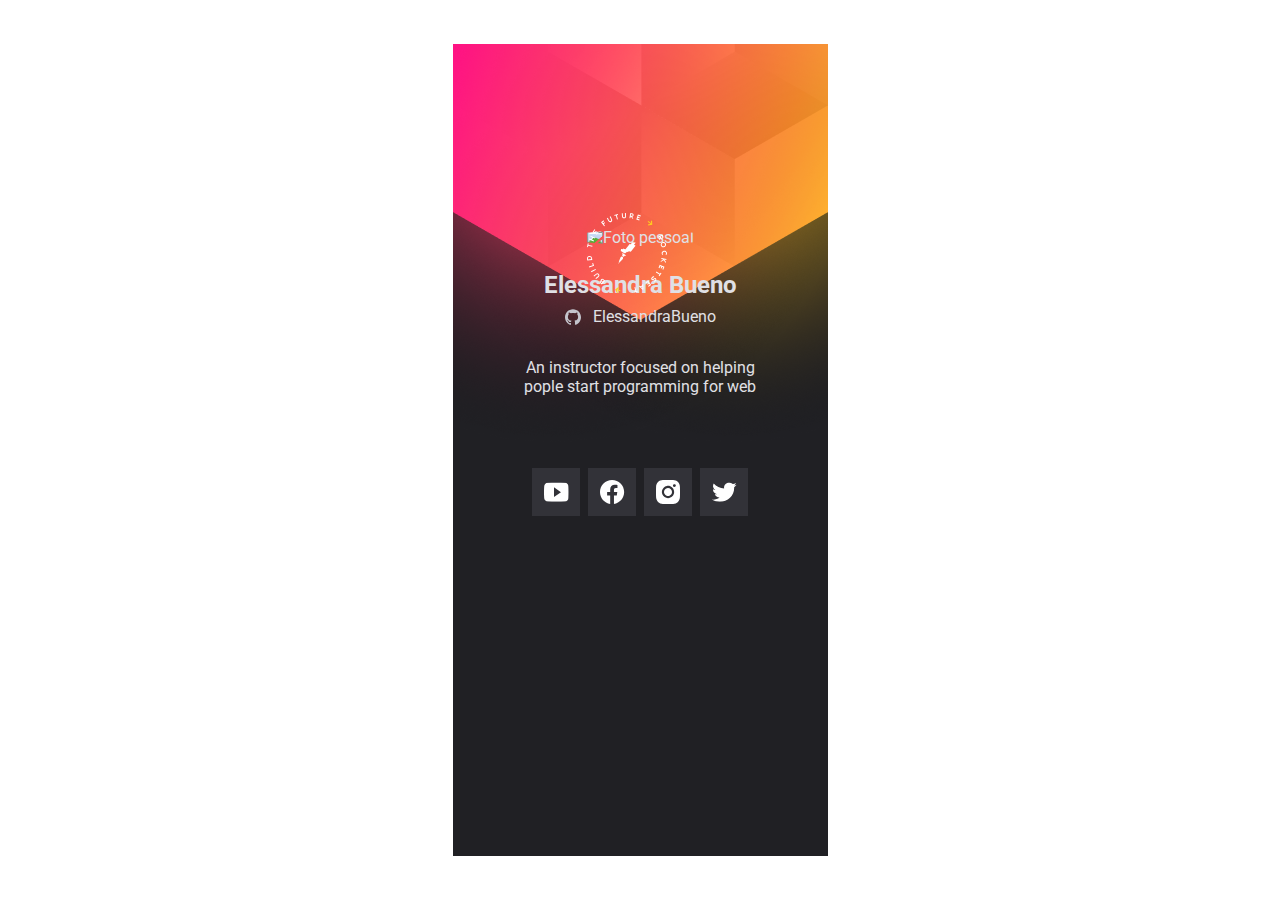
==== ProjetoNLW/index.html @ 33edfb32 "Atualizando conteúdo" ====
<!DOCTYPE html>

<html>
  <head>
    <!--No HEAD vem configurações da página-->
    <title>NLW Heat</title>

    <link rel="stylesheet" href="style.css" />

    <link rel="preconnect" href="https://fonts.googleapis.com" />
    <link rel="preconnect" href="https://fonts.gstatic.com" crossorigin />
    <link
      href="https://fonts.googleapis.com/css2?family=Roboto:wght@400;700&display=swap"
      rel="stylesheet"
    />
    <!-- <style> Tudo que estiver dentro de STYLE identificado antes  das chaves, 
        vai ser aplicado a todos os comandos com a mesma descrição. 
        Exemplo: abaixo está a estilização de H1, que será aplicado 
        a todas as tags <h1> neste arquivo </style>-->
  </head>
  <body>
    <main>
      <div class="container">
        <div class="avatar">
          <span>
          <img src="images/build.svg" alt="Selo Rocketseat" />
        </span>
          <img
            src="https://lorempixel.com/185/185/people/"
            alt="Foto pessoal"
          />
        </div>

        <h1>Elessandra Bueno</h1>
        <a href="https://github.com/ElessandraBueno?tab=repositories">
          <img src="images/github.svg" alt="Ícone GitHub" /> ElessandraBueno</a
        >

        <p>An instructor focused on helping pople start programming for web</p>

        <ul>
          <li>
            <a href="https://youtube.com" target="_blank">
              <img src="images/youtube.svg" alt="Ícone Youtube" />
            </a>
          </li>
          <li>
            <a href="https://facebook.com" target="_blank">
              <img src="images/facebook.svg" alt="Ícone facebook" />
            </a>
          </li>
          <li>
            <a href="https://instagram.com" target="_blank">
              <img src="images/instagram.svg" alt="Ícone Instagram" />
            </a>
          </li>
          <li>
            <a href="https://twitter.com" target="_blank">
              <img src="images/twitter.svg" alt="Ícone Twitter" />
            </a>
          </li>
        </ul>
      </div>
    </main>
  </body>
</html>
---- ProjetoNLW/style.css ----
*{
  margin: 0; /*Deixa a página somente com o tamanho do conteúdo sem barra de rolagem*/
}
html,
body {

  --black:hsl(240, 6%, 13%);
  --gray:hsl(240,9%,89%); /*Declaração de varável que pode ser usada no documento inteiro. Essa variável deixa a cor mais leve*/

  height: 100%;
  font-family: 'Roboto', sans-serif;
  -webkit-font-smoothing: antialiased; /*-WebKit significa que a determinada ação vai acontecer somente nos navegadores kit*/
}
body{
  display: grid;
  place-items: center; /*Deixa o conteúdo de body centralizado, inclusive a imagem de fundo. OBS só é opssível com o grid acima*/
}
main{
  background: url(images/mobile.png);
  width: 375px;
  height: 812px;
}
.container{
  max-width: 250px;
  margin-left: auto;
  margin-right: auto;
  text-align: center; /*Deixa o conteúdo centralizado, mas só pode ser usado para texto ou propriedades que recebem texto*/

  color: var(--gray);
}
.avatar{
  width: 10rem;
  margin: 11.5rem auto 0;
  position: relative; /*Referencia para o absolute abaixo, se não adicionado, o topo do absolute é considerado o da página inteira e não da classe avatar*/
}
.avatar span{
  position: absolute; 
  top: -15px;
  z-index: 1; /*Indica o posicionamento no eixo Z*/
}
.avatar > img { /*A seta indica que este estilo será aplicado apenas no primeiro nível da classe, ou seja, nas imagens que estiverem dentro de .avatar e não que estiverem em avatar e outra tag dentro de avatar como a span*/
  width: 10rem;
  height: 11.5rem;
  object-fit: cover; /*Serve para deixar a imagem no formato e tamnho normal*/
  clip-path: polygon(50% 0, 100% 25%, 100% 75%, 50% 100%, 0 75%, 0 25%);
}
h1 {
  font-size: 1.5rem;
  margin-top: 1.5rem;
}
a {
  color: var(--gray);
  text-decoration: none; /*Tira o sublinhado e qualquer outro estilo*/
  margin-top: 0.5rem;
  display: flex;
  gap: 0.75rem; /*Espaço entre os elementos. OBS: Só funciona se o flex tiver sido declarado antes*/
  justify-content: center; /*Deixa o conteúdo centralizado. OBS: Só funciona se o flex tiver sido declarado antes*/
  align-items: center; /*Garante que o conteúdo está centralizado*/
}
p{
  margin-top: 2rem;
}
ul{
  margin-top: 4rem;
  list-style: none; /*Retira as bolinhas*/
  padding: 0; /*Deixa alinhado sem espaço de padding*/
  display: flex; /*Faz com que os elementos fiquem um ao lado do outro na horizontal*/
  gap: 0.5rem; /*Espaço entre os elementos. OBS: Só funciona se o flex tiver sido declarado antes*/
  justify-content: center; /*Deixa o conteúdo centralizado. OBS: Só funciona se o flex tiver sido declarado antes*/
}
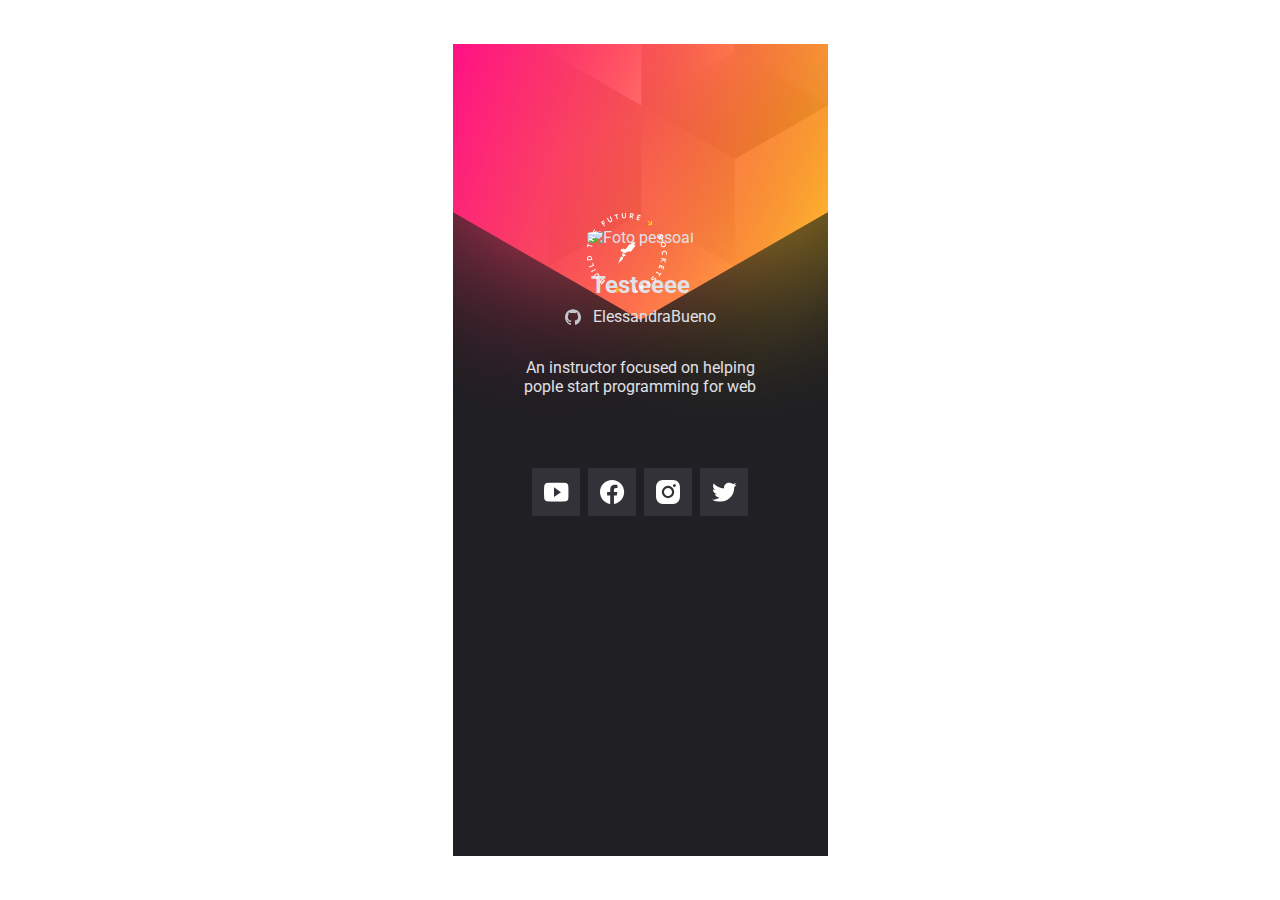
==== commit 3292bfa9: "Atualizando o conteúdo JS" ====
--- a/ProjetoNLW/index.html
+++ b/ProjetoNLW/index.html
@@ -8,53 +8,69 @@
     <link rel="stylesheet" href="style.css" />
 
     <link rel="preconnect" href="https://fonts.googleapis.com" />
+    <!--Link da fonte da imagem que está sendo exibida no site e foi puxada do site online LOREMPIXEL -->
     <link rel="preconnect" href="https://fonts.gstatic.com" crossorigin />
+    <!--Link da fonte da imagem que está sendo exibida no site e foi puxada do site online LOREMPIXEL -->
     <link
       href="https://fonts.googleapis.com/css2?family=Roboto:wght@400;700&display=swap"
       rel="stylesheet"
     />
+    <!-- Link da fonte Roboto que está sendo utilizado nesse site/projeto, direto do google fontes -->
+
     <!-- <style> Tudo que estiver dentro de STYLE identificado antes  das chaves, 
         vai ser aplicado a todos os comandos com a mesma descrição. 
         Exemplo: abaixo está a estilização de H1, que será aplicado 
         a todas as tags <h1> neste arquivo </style>-->
+
+    <!--Exemplo de que o JS lê da esquerda para a direita, de cima para baixo e um comando após o outro
+          <script>
+            alert('Oi');
+            alert('Hi');
+            alert('JSCodandoo');
+          </script> -->
   </head>
   <body>
     <main>
       <div class="container">
         <div class="avatar">
           <span>
-          <img src="images/build.svg" alt="Selo Rocketseat" />
-        </span>
-          <img
+            <img 
+            src="images/build.svg" 
+            alt="Selo Rocketseat" />
+          </span>
+          <img id="UserImage" 
             src="https://lorempixel.com/185/185/people/"
             alt="Foto pessoal"
           />
         </div>
 
-        <h1>Elessandra Bueno</h1>
-        <a href="https://github.com/ElessandraBueno?tab=repositories">
-          <img src="images/github.svg" alt="Ícone GitHub" /> ElessandraBueno</a
-        >
+        <h1 id="UserName">Nome Qualquer</h1>
+        <a Id="UserLink" target="_blank"  href="https://github.com/ElessandraBueno?tab=repositories">
+          <img 
+          src="images/github.svg" 
+          alt="Ícone GitHub" /> 
+          <span id="UserLogin">ElessandraBueno</span></a
+        > <!--A tag SPAN é utilizada para distinguir uma certa parte do texto. Ao utilizá-la, estamos informando ao código que dentro dela haverá apenas um trecho de texto/objeto-->
 
         <p>An instructor focused on helping pople start programming for web</p>
 
-        <ul>
-          <li>
+        <ul id="SocialLinks">
+          <li class="youtube">
             <a href="https://youtube.com" target="_blank">
               <img src="images/youtube.svg" alt="Ícone Youtube" />
             </a>
           </li>
-          <li>
+          <li class="facebook">
             <a href="https://facebook.com" target="_blank">
               <img src="images/facebook.svg" alt="Ícone facebook" />
             </a>
           </li>
-          <li>
+          <li class="instagram">
             <a href="https://instagram.com" target="_blank">
               <img src="images/instagram.svg" alt="Ícone Instagram" />
             </a>
           </li>
-          <li>
+          <li class="twitter">
             <a href="https://twitter.com" target="_blank">
               <img src="images/twitter.svg" alt="Ícone Twitter" />
             </a>
@@ -62,5 +78,9 @@
         </ul>
       </div>
     </main>
+
+    <script src="main.js"></script> 
+    <!--Comando para atrelar este arquivo ao main.js, que é onde contém nosso código em JS. Obs: Pode ser adicionado no head e no body, porém é importante saber a lódgica do código, pois o JS tem a ordem de execução (esquerda > direita, cima > baixo, uma depois da outra). Nesse caso, por exemplo, esse comando não poderia ser adicionado no head porque precisamos que o main seja executado primeiro para buscar as infos do DOM em seguida.-->
+
   </body>
 </html>
